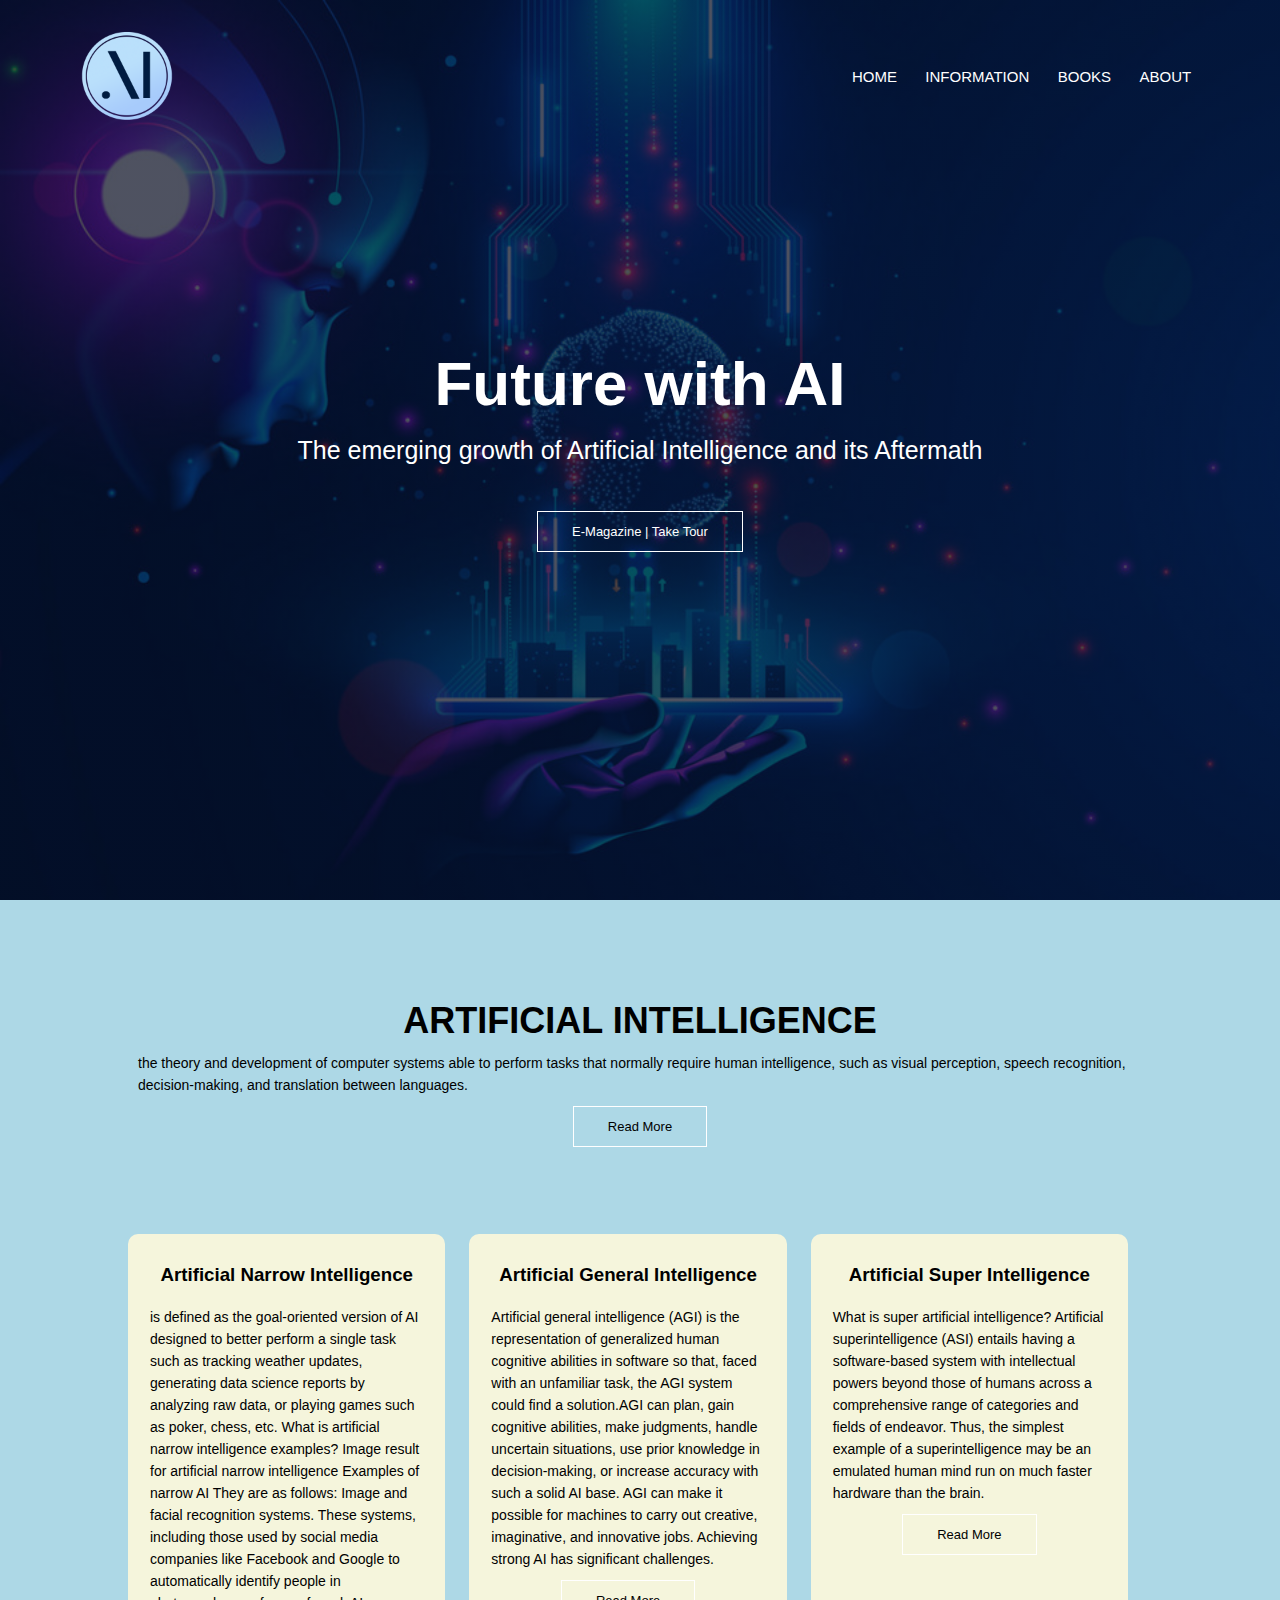
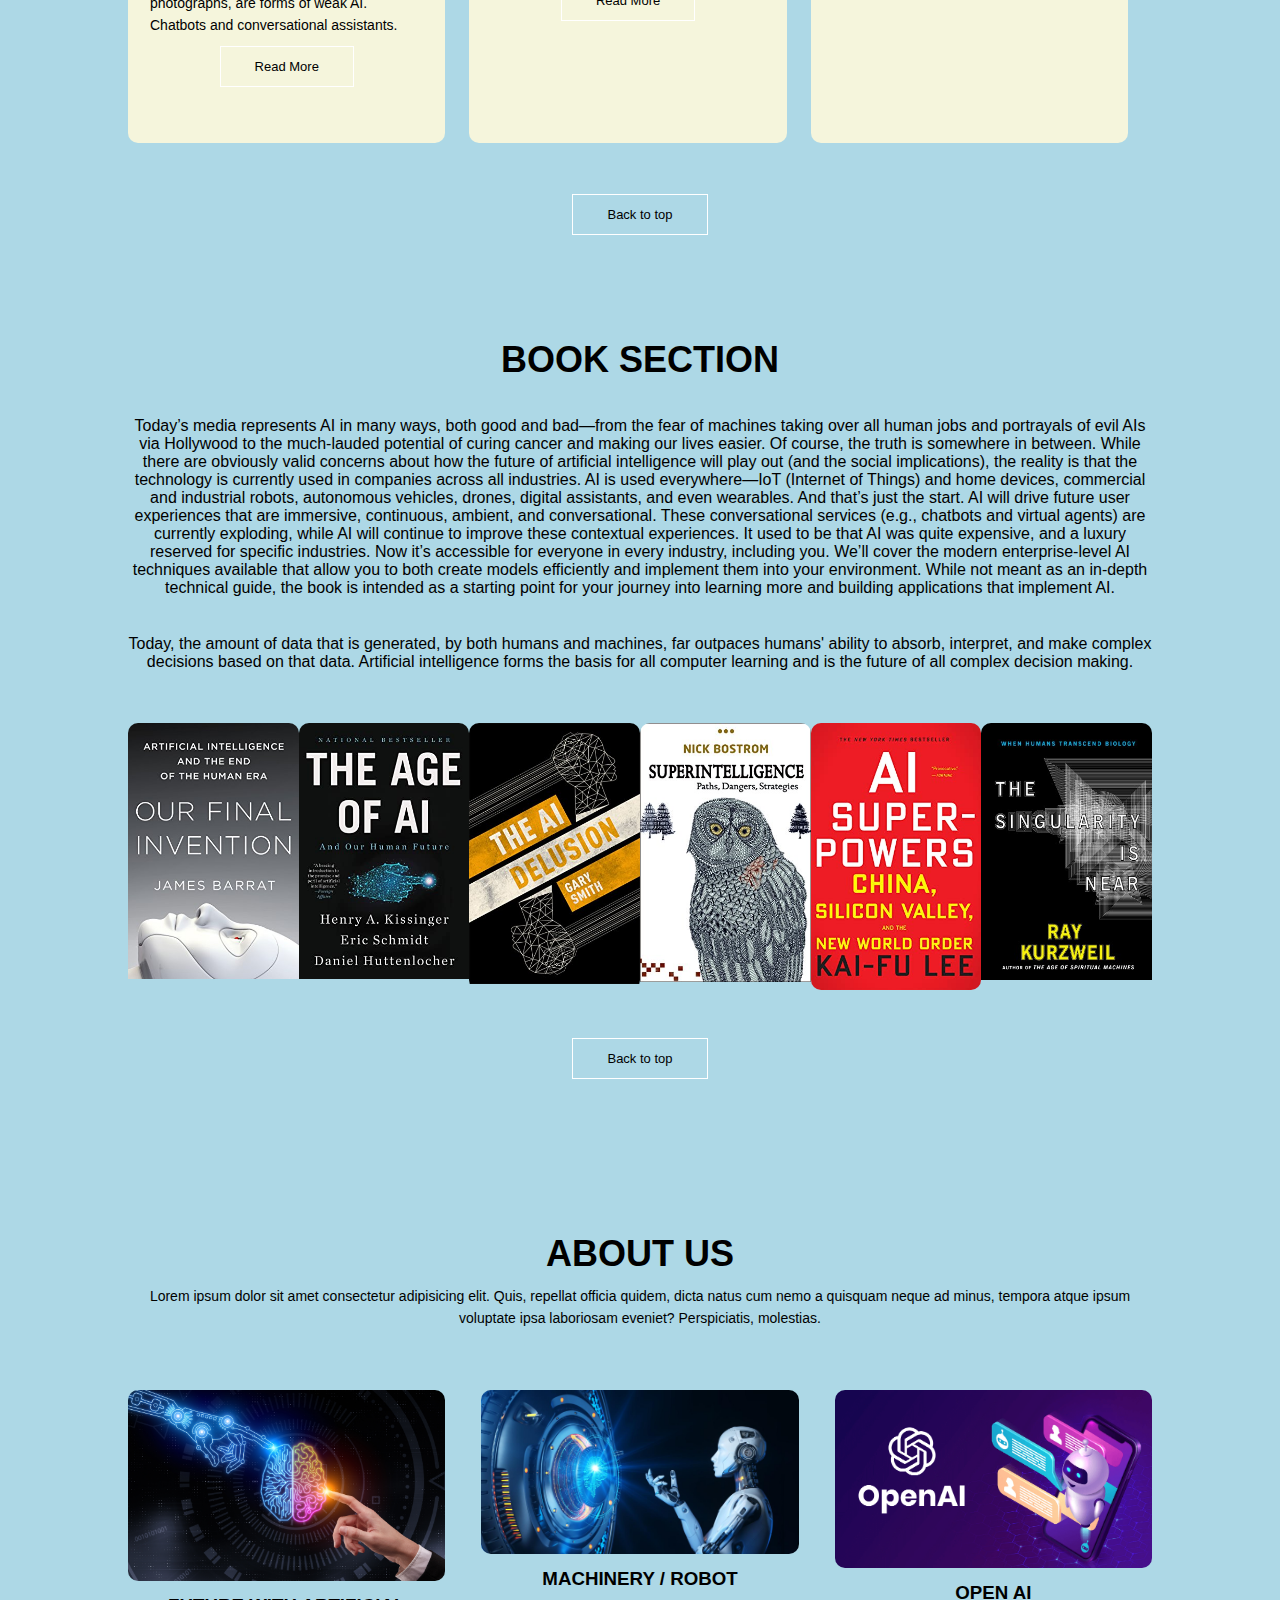
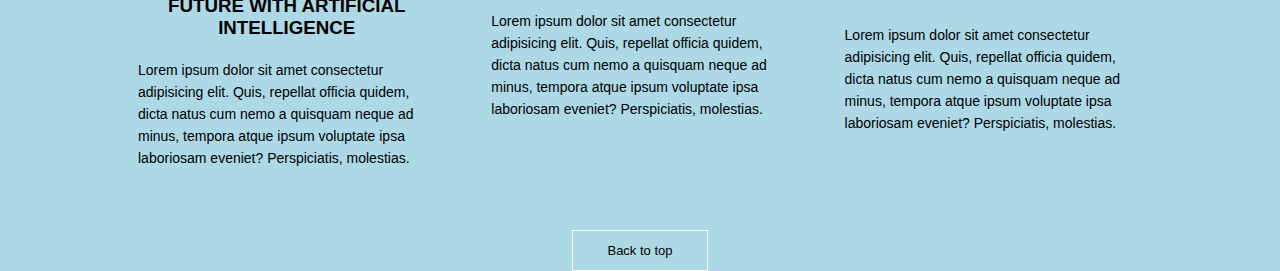
==== Index.html @ 926bf1e5 "modified" ====
<!DOCTYPE html>
<html lang="en">
<head>
    <meta charset="UTF-8">
    <meta http-equiv="X-UA-Compatible" content="IE=edge">
    <meta name="viewport" content="width=device-width, initial-scale=1.0">
    <link href="https://cdn.jsdelivr.net/npm/bootstrap@5.3.0-alpha1/dist/css/bootstrap.min.css" rel="stylesheet" integrity="sha384-GLhlTQ8iRABdZLl6O3oVMWSktQOp6b7In1Zl3/Jr59b6EGGoI1aFkw7cmDA6j6gD" crossorigin="anonymous">
    <link rel="stylesheet" href="https://cdn.jsdelivr.net/npm/bootstrap-icons@1.10.3/font/bootstrap-icons.css">
    <title>Future with AI</title>
    <link rel="stylesheet" href="style.css">
</head>
<body>

    <section class="header">
        <nav>
            <a href="index.html"><img src="images/logo.png" height="100px" width="100px"></a>
            <div class="nav-links" id="navLinks">
                <!-- CLOSE ICON -->
                <i class="bi bi-x-circle-fill" style="color: white;" onclick="hideMenu()"></i>  
                <ul>
                    <li><a href="Index.html">HOME</a></li>
                    <li><a href="#information">INFORMATION</a></li>
                    <li><a href="#Book">BOOKS</a></li>
                    <li><a href="#about">ABOUT</a></li>
                    <!-- <li><a href="#contact">CONTACT</a></li> -->
                </ul>
            </div>
            <!-- MENU ICON -->
            <i class="bi bi-list" style="color: white;" onclick="showMenu()"></i>
        </nav>
        
        <div class="text-box">
            <h1>Future with AI</h1>
            <p>The emerging growth of Artificial Intelligence and its Aftermath</p>
            <a href="#information" class="open-btn">E-Magazine | Take Tour</a>

        </div>
    </section>


<div style="background-color: lightblue;">


    <!-- INFORMATION-->
    <section class="information" id="information">
      <h1 class="t"> <b> ARTIFICIAL INTELLIGENCE</b></h1>
      <p>the theory and development of computer systems able to perform 
        tasks that normally require human intelligence, such as visual
        perception, speech recognition, decision-making, and translation
        between languages.</p>
       <center><a href="https://www.ibm.com/topics/artificial-intelligence" target="_blank" class="open-btn" style="color: black;">Read More</a></center><br><br> 
      
        <div class="row">

        <!-- NARROW -->
          <div class="information-col">
            <b><h3>Artificial Narrow Intelligence</h3></b>
            <p> is defined as the goal-oriented version of AI designed to better 
              perform a single task such as tracking weather updates, generating 
              data science reports by analyzing raw data, or playing games such as
               poker, chess, etc. What is artificial narrow intelligence examples?
               Image result for artificial narrow intelligence
               Examples of narrow AI They are as follows: Image and facial recognition systems. 
               These systems, including those used by social media companies
                like Facebook and Google to automatically identify people in 
                photographs, are forms of weak AI. Chatbots and conversational 
                assistants.</p>
                <center><a href="https://www.engati.com/glossary/artificial-narrow-intelligence" target="_blank" class="open-btn" style="color: black;">Read More</a></center><br><br> 
          </div>

          <!-- GENERAL -->
          <div class="information-col">
           <b> <h3>Artificial General Intelligence</h3></b>
            <p> Artificial general intelligence (AGI) is the representation of
               generalized human cognitive abilities in software so that,
                faced with an unfamiliar task, the AGI system could find a 
                solution.AGI can plan, gain cognitive abilities, make judgments, 
              handle uncertain 
              situations, use prior knowledge in decision-making, or increase accuracy 
              with such a solid AI base. AGI can make it possible for machines to carry 
              out creative, imaginative, and innovative jobs. Achieving strong AI has 
              significant challenges.</p>
              <center><a href="https://www.techtarget.com/searchenterpriseai/definition/artificial-general-intelligence-AGI" target="_blank" class="open-btn" style="color: black;">Read More</a></center><br><br>
          </div>

          <!-- SUPER -->
          <div class="information-col">
            <b><h3>Artificial Super Intelligence</h3></b>
            <p> What is super artificial intelligence?
              Artificial superintelligence (ASI) entails having a software-based
               system with intellectual powers beyond those of humans across a 
               comprehensive range of categories and fields of endeavor. Thus, the
                simplest example of a superintelligence may be an emulated human
                 mind run on much faster hardware than the brain.</p>
                 <center><a href="https://www.spiceworks.com/tech/artificial-intelligence/articles/super-artificial-intelligence/" target="_blank" class="open-btn" style="color: black;">Read More</a></center>
                </div><br><br>
          
          
        </div>
        <center><a href="Index.html" class="open-btn" style="color: black;">Back to top</a></center>
    </section><br><br><br>

    







<!-- BOOK-->

<section class="book" id="Book">
    <h1> <b> BOOK SECTION </b></h1><br><br>
     Today’s media represents AI in many ways, both good and bad—from the fear of machines taking over all human jobs and portrayals of evil AIs via Hollywood to the much-lauded potential of curing cancer and making our lives easier. Of course, the truth is somewhere in between.
     While there are obviously valid concerns about how the future of artificial intelligence will play out (and the social implications), the reality is that the technology is currently used in companies across all industries.
      AI is used everywhere—IoT (Internet of Things) and home devices, commercial and industrial robots, autonomous vehicles, drones, digital assistants, and even wearables. And that’s just the start. AI will drive future user experiences that are immersive, continuous, ambient, and conversational. These conversational services (e.g., chatbots and virtual agents) are currently exploding, while AI will continue to improve these contextual experiences.
      It used to be that AI was quite expensive, and a luxury reserved for specific industries. Now it’s accessible for everyone in every industry, including you. We’ll cover the modern enterprise-level AI techniques available that allow you to both create models efficiently and implement them into your environment. While not meant as an in-depth technical guide, the book is intended as a starting point for your journey into learning more and building applications that implement AI.</p>
    <br>Today, the amount of data that is generated, by both humans and machines, far outpaces humans' ability to absorb, interpret, and make complex decisions based on that data. Artificial intelligence forms the basis for all computer learning and is the future of all complex decision making.


    <div class="row">
      <div class="book-col">
        <img src="images/book1.jpg">
        <div class="layer">
          <h3>
           <a href="https://read.amazon.com/kp/embed?linkCode=kpe&ref_=cm_sw_r_kb_dp_SDW0KRKQ3ZQT8MVTHH9T&asin=B00CQYAWRY&tag=kpembed-20&amazonDeviceType=A2CLFWBIMVSE9N&from=Bookcard&preview=newtab&reshareId=AYG1D2WVWPJ7MHR1RCTN&reshareChannel=system"
           target="_blank">Click to read</a> </h3>
        </div>
      </div>


      <div class="book-col">
        <img src="images/book2.jpg">
        <div class="layer">
          <h3>
            <a href="https://read.amazon.com/kp/embed?linkCode=kpe&ref_=cm_sw_r_kb_dp_YV1GD3FNSCR829FZ7J9G&asin=B09985PX3K&tag=kpembed-20&amazonDeviceType=A2CLFWBIMVSE9N&from=Bookcard&preview=newtab&reshareId=C81NQNDPZ1V4HE6Y4XYF&reshareChannel=system"
            target="_blank">Click to read</a> </h3>
        </div>
      </div>


      <div class="book-col">
        <img src="images/book3.jpg">
        <div class="layer">
          <h3>
            <a href="https://read.amazon.com/kp/embed?linkCode=kpe&ref_=cm_sw_r_kb_dp_P666S4KQMR6FMJEE6BJ0&asin=B07DPPM9C5&tag=kpembed-20&amazonDeviceType=A2CLFWBIMVSE9N&from=Bookcard&preview=newtab&reshareId=TCMSWH0RBY5MA68XSG0A&reshareChannel=system"
            target="_blank">Click to read</a> </h3>
        </div>
      </div>




      <div class="book-col">
        <img src="images/book4.jpg">
        <div class="layer"><h3>
          <a href="https://read.amazon.com/kp/embed?linkCode=kpe&ref_=cm_sw_r_kb_dp_3TMH5XTA391FQMNZXXZW&asin=B00LOOCGB2&tag=kpembed-20&amazonDeviceType=A2CLFWBIMVSE9N&from=Bookcard&preview=newtab&reshareId=HD0XR6XSXDWWFAFXCJNA&reshareChannel=system"
          target="_blank">Click to read</a> </h3>
        </div>
      </div>


      <div class="book-col">
        <img src="images/book5.jpg">
        <div class="layer">
          <h3>
            <a href="https://read.amazon.com/kp/embed?linkCode=kpe&ref_=cm_sw_r_kb_dp_6NTX4C32SER41ZPPP4KB&asin=B0795DNWCF&tag=kpembed-20&amazonDeviceType=A2CLFWBIMVSE9N&from=Bookcard&preview=newtab&reshareId=5ZJ4PH63DPST3DAZ9QRV&reshareChannel=system"
            target="_blank">Click to read</a> </h3>
        </div>
      </div>


      <div class="book-col">
        <img src="images/book6.jpg">
        <div class="layer">
          <h3>
            <a href="https://read.amazon.com/kp/embed?linkCode=kpe&ref_=cm_sw_r_kb_dp_J9ZD7JMGDVYTBYNG72RD&asin=B07H2M361D&tag=kpembed-20&amazonDeviceType=A2CLFWBIMVSE9N&from=Bookcard&preview=newtab&reshareId=829SD69AG25QQWD8RNM8&reshareChannel=system"
            target="_blank">Click to read</a> </h3>
        </div>
      </div>
    </div>


    <br><center><a href="Index.html" class="open-btn" style="color: black;">Back to top</a></center>
</section><br><br><br>



<!-- ABOUT -->
<div class="about" id="about">
    <h1> <b> ABOUT US </b></h1>
    <p>Lorem ipsum dolor sit amet consectetur adipisicing elit. Quis,
       repellat officia quidem, dicta natus cum nemo a quisquam neque 
       ad minus, tempora atque ipsum voluptate ipsa laboriosam 
       eveniet? Perspiciatis, molestias.</p>
    
       <div class="row">

        <div class="about-col">
          <img src="images/tech.png">
          <h3>FUTURE WITH ARTIFICIAL INTELLIGENCE</h3>
          <p>Lorem ipsum dolor sit amet consectetur adipisicing elit. Quis,
            repellat officia quidem, dicta natus cum nemo a quisquam neque 
            ad minus, tempora atque ipsum voluptate ipsa laboriosam 
            eveniet? Perspiciatis, molestias.</p>
        </div>

        <div class="about-col">
          <img src="images/aa.jpg">
          <h3>MACHINERY / ROBOT</h3>
          <p>Lorem ipsum dolor sit amet consectetur adipisicing elit. Quis,
            repellat officia quidem, dicta natus cum nemo a quisquam neque 
            ad minus, tempora atque ipsum voluptate ipsa laboriosam 
            eveniet? Perspiciatis, molestias.</p>
        </div>

        <div class="about-col">
          <img src="images/open.png">
          <h3>OPEN AI</h3>
          <p>Lorem ipsum dolor sit amet consectetur adipisicing elit. Quis,
            repellat officia quidem, dicta natus cum nemo a quisquam neque 
            ad minus, tempora atque ipsum voluptate ipsa laboriosam 
            eveniet? Perspiciatis, molestias.</p>
        </div>

       </div>

       <center><a href="Index.html" class="open-btn" style="color: black;">Back to top</a></center>
</div>



<!-- bgcolor -->
</div> 
    











<!-- JAVASCRIPT FOR MENU -->
    <script> 
        navLinks = document.getElementById("navLinks");

        function showMenu(){
            navLinks.style.right = "0";
        }

        function hideMenu(){
            navLinks.style.right = "-200px";
        }
    </script>



    <script src="https://cdn.jsdelivr.net/npm/bootstrap@5.3.0-alpha1/dist/js/bootstrap.bundle.min.js" integrity="sha384-w76AqPfDkMBDXo30jS1Sgez6pr3x5MlQ1ZAGC+nuZB+EYdgRZgiwxhTBTkF7CXvN" crossorigin="anonymous"></script>
</body>
</html>
---- style.css ----
*{
    margin: 0;
    padding: 0;
    font-family: Arial, Helvetica, sans-serif;
}

.header{
    min-height: 100vh;
    width: 100%;
    background-image: linear-gradient(rgba(4,9,30,0.7),rgba(4,9,30,0.7)),url(images/background.jpg);
    background-position: center;
    background-size: cover;
    position: relative;
}

nav{
    display: flex;
    padding: 2% 6%;
    justify-content: space-between;
    align-items: center;
}


.nav-links{
    
    flex: 1;
    text-align: right;
}

.nav-links ul li{
  
    list-style: none;
    display: inline-block;
    padding: 8px 12px;
    position: relative;
}

.nav-links ul li a{
    color: #fff;
    text-decoration: none;
    font-size: 15px;
}

.nav-links ul li::after{
    content: '';
    width: 0%;
    height: 2px;
    background: #6c124c;
    display: block;
    margin: auto;
}

.nav-links ul li:hover::after{
    width: 100%;
}

.text-box{
    width: 90%;
    color: #fff;
    position: absolute;
    top: 50%;
    left: 50%;
    transform: translate(-50%,-50%);
    text-align: center; 
}

.text-box h1{
    font-size: 62px;
}

.text-box p{
    font-size: 25px;
    margin: 10px 0 40px;
    color: #fff;
}

.open-btn{
    display: inline-block;
    text-decoration: none;
    color: #fff;
    border: 1px solid #fff;
    padding: 12px 34px;
    font-size: 13px;
    background: transparent;
    position: relative;
    cursor: pointer;
}

.open-btn:hover{
    border: 1px solid #6c124c; 
    background-color: #6c124c;
    transition: 1s;
}

nav .bi{
    display: none;
}

/* MOBILE SCREEN */
@media (max-width: 600px){
    .text-box h1{
        font-size: 40px;
    }

    .text-box p{
        font-size: 22px;
    }

    .nav-links ul li{
        display: block;
    }

    .nav-links{
        background-color: darkslategray;
        position: absolute;
        height: 100vh;
        width: 200px;
        top: 0;
        right: -200px;
        text-align: left;
        z-index: 2;
        transition: 1s; /*tung sa TOGGLE*/
    }

    nav .bi{
        display: block; /*VISIBLLE*/
        color: #fff;
        margin: 10px;
        font-size: 22px;
        cursor: pointer;
    }
    
    .nav-links ul{
        padding: 20px;
    }

} 



/* INFORMATION */

.t{
    text-align: center;

}

.information{
    width: 80%;
    margin: auto;
    padding-top: 100px;
}

h1{
    font-size: 36px;
    font-weight: 600;
}

p{
    color: #000000;
    font-size: 14px;
    font-weight: 300;
    line-height: 22px;
    padding: 10px;
}

.row{
    margin-top: 5%;
    display: flex;
    justify-content: space-between;
}

.information-col{
    flex-basis: 31%;
    background-color: beige;
    border-radius: 10px;
    margin-bottom: 5%;
    padding: 20px 12px;
    box-sizing: border-box;
    transition: 0.5s;
}

h3{
    text-align: center;
    font-weight: 600;
    margin: 10px 0;
}

.information-col:hover{
    box-shadow: 0 0 20px 0 rgba(0,0,0,0.2);
}


/* media screen */

@media(max-width: 600px){
    .row{
        flex-direction: column;
    }
}


/* BOOK */
.book{
    top: 50px;
    width: 80%;
    margin: auto;
    text-align: center;
    padding-top: 50px;
}

.book-col{
    flex-basis: 32%;
    border-radius: 10px;
    margin-bottom: 30px;
    position: relative;
    overflow: hidden;;
}

.book-col img{
    width: 100%;
    display: block;
}

.layer{
    background: transparent;
    height: 100%;
    width: 100%;
    position: absolute;
    top: 0;
    left: 0;
    transition: 0.5s;
}

.layer:hover{
    background: #6c124c;
}

.layer h3{
    width: 100%;
    font-weight: 100;
    color: #fff;
    font-size: 20px;
    bottom: 0;
    left: 2%;
    transform: translateY(-50%);
    position: absolute;
    opacity: 0;
    transition: 0.5s;
}

.layer:hover h3{
    bottom: 49%;
    opacity: 1;
}



/* ABOUT */

.about{
    width: 80%;
    margin: auto;
    text-align: center;
    padding-top: 100px;
}

.about-col{
    flex-basis: 31%;
    border-radius: 10px;
    margin-bottom: 5%;
    text-align: left;
}

.about-col img{
    width: 100%;
    border-radius: 10px;
}
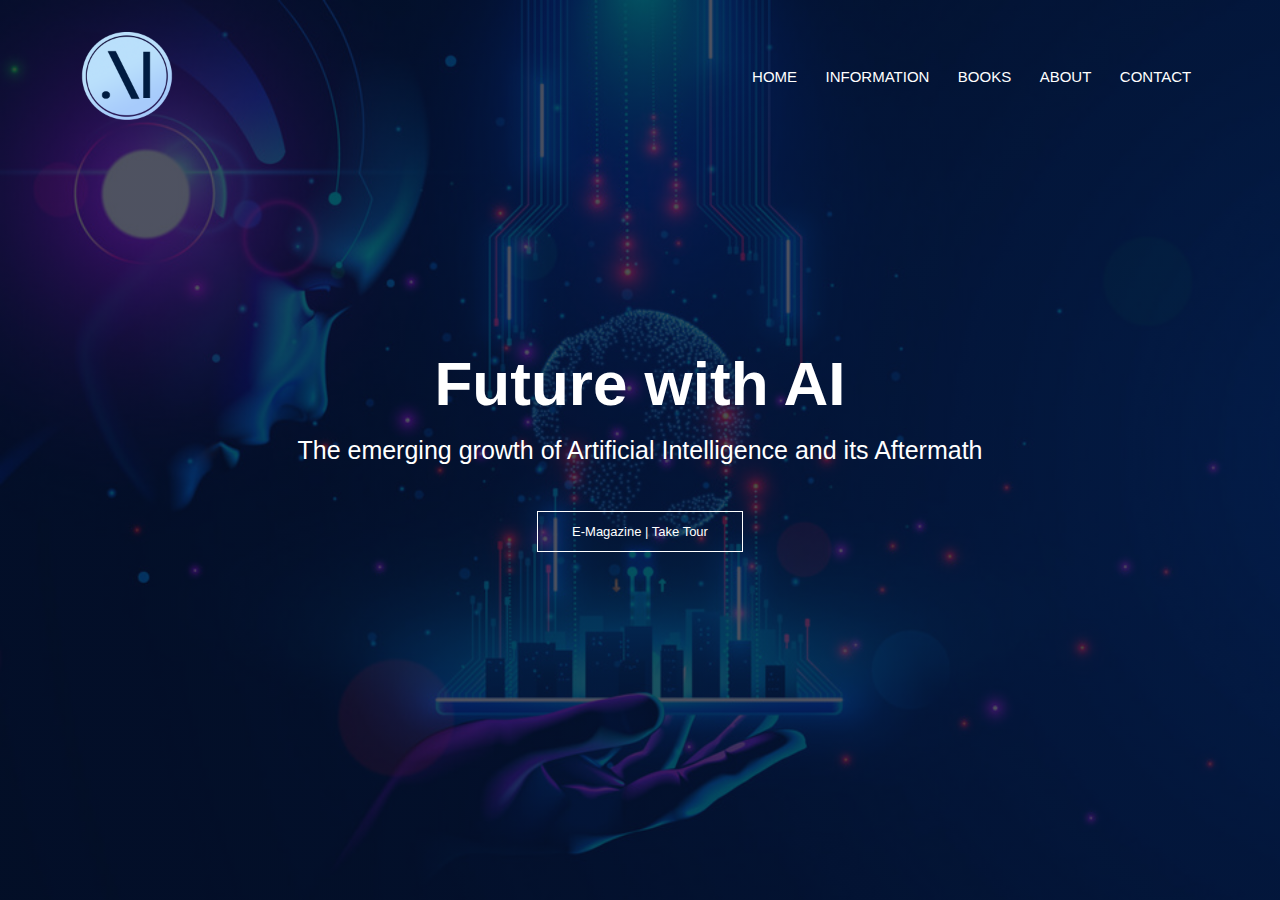
==== commit b4a64113: "edited" ====
--- a/Index.html
+++ b/Index.html
@@ -19,10 +19,10 @@
                 <i class="bi bi-x-circle-fill" style="color: white;" onclick="hideMenu()"></i>  
                 <ul>
                     <li><a href="Index.html">HOME</a></li>
-                    <li><a href="#information">INFORMATION</a></li>
-                    <li><a href="#Book">BOOKS</a></li>
-                    <li><a href="#about">ABOUT</a></li>
-                    <!-- <li><a href="#contact">CONTACT</a></li> -->
+                    <li><a href="information.html">INFORMATION</a></li>
+                    <li><a href="book.html">BOOKS</a></li>
+                    <li><a href="about.html">ABOUT</a></li>
+                    <li><a href="feedback.html">CONTACT</a></li>
                 </ul>
             </div>
             <!-- MENU ICON -->
@@ -32,17 +32,17 @@
         <div class="text-box">
             <h1>Future with AI</h1>
             <p>The emerging growth of Artificial Intelligence and its Aftermath</p>
-            <a href="#information" class="open-btn">E-Magazine | Take Tour</a>
+            <a href="information.html" class="open-btn">E-Magazine | Take Tour</a>
 
         </div>
     </section>
 
 
-<div style="background-color: lightblue;">
+<!-- <div style="background-color: lightblue;"> -->
 
 
     <!-- INFORMATION-->
-    <section class="information" id="information">
+    <!-- <section class="information" id="information">
       <h1 class="t"> <b> ARTIFICIAL INTELLIGENCE</b></h1>
       <p>the theory and development of computer systems able to perform 
         tasks that normally require human intelligence, such as visual
@@ -50,10 +50,10 @@
         between languages.</p>
        <center><a href="https://www.ibm.com/topics/artificial-intelligence" target="_blank" class="open-btn" style="color: black;">Read More</a></center><br><br> 
       
-        <div class="row">
+        <div class="row"> -->
 
         <!-- NARROW -->
-          <div class="information-col">
+          <!-- <div class="information-col">
             <b><h3>Artificial Narrow Intelligence</h3></b>
             <p> is defined as the goal-oriented version of AI designed to better 
               perform a single task such as tracking weather updates, generating 
@@ -66,10 +66,10 @@
                 photographs, are forms of weak AI. Chatbots and conversational 
                 assistants.</p>
                 <center><a href="https://www.engati.com/glossary/artificial-narrow-intelligence" target="_blank" class="open-btn" style="color: black;">Read More</a></center><br><br> 
-          </div>
+          </div> -->
 
           <!-- GENERAL -->
-          <div class="information-col">
+          <!-- <div class="information-col">
            <b> <h3>Artificial General Intelligence</h3></b>
             <p> Artificial general intelligence (AGI) is the representation of
                generalized human cognitive abilities in software so that,
@@ -81,10 +81,10 @@
               out creative, imaginative, and innovative jobs. Achieving strong AI has 
               significant challenges.</p>
               <center><a href="https://www.techtarget.com/searchenterpriseai/definition/artificial-general-intelligence-AGI" target="_blank" class="open-btn" style="color: black;">Read More</a></center><br><br>
-          </div>
+          </div> -->
 
           <!-- SUPER -->
-          <div class="information-col">
+          <!-- <div class="information-col">
             <b><h3>Artificial Super Intelligence</h3></b>
             <p> What is super artificial intelligence?
               Artificial superintelligence (ASI) entails having a software-based
@@ -96,9 +96,9 @@
                 </div><br><br>
           
           
-        </div>
-        <center><a href="Index.html" class="open-btn" style="color: black;">Back to top</a></center>
-    </section><br><br><br>
+        </div> -->
+        <!-- <center><a href="Index.html" class="open-btn" style="color: black;">Back to top</a></center>
+    </section><br><br><br> -->
 
     
 
@@ -110,7 +110,7 @@
 
 <!-- BOOK-->
 
-<section class="book" id="Book">
+<!-- <section class="book" id="Book">
     <h1> <b> BOOK SECTION </b></h1><br><br>
      Today’s media represents AI in many ways, both good and bad—from the fear of machines taking over all human jobs and portrayals of evil AIs via Hollywood to the much-lauded potential of curing cancer and making our lives easier. Of course, the truth is somewhere in between.
      While there are obviously valid concerns about how the future of artificial intelligence will play out (and the social implications), the reality is that the technology is currently used in companies across all industries.
@@ -183,12 +183,12 @@
 
 
     <br><center><a href="Index.html" class="open-btn" style="color: black;">Back to top</a></center>
-</section><br><br><br>
+</section><br><br><br>  -->
 
 
 
 <!-- ABOUT -->
-<div class="about" id="about">
+<!-- <div class="about" id="about">
     <h1> <b> ABOUT US </b></h1>
     <p>Lorem ipsum dolor sit amet consectetur adipisicing elit. Quis,
        repellat officia quidem, dicta natus cum nemo a quisquam neque 
@@ -227,13 +227,69 @@
        </div>
 
        <center><a href="Index.html" class="open-btn" style="color: black;">Back to top</a></center>
+</div> -->
+
+
+
+<!-- COMMENTS -->
+<!-- <div class="comment">
+  <h1>FEEDBACKS</h1>
+  <p>What are your opinion regarding the Artificial Intelligence</p>
+ 
+ <div class="row">
+  <div class="comment-col">
+      <img src="images/user.png">
+      <div>
+        <p>Lorem ipsum dolor sit amet consectetur adipisicing elit. Aliquid, 
+          beatae facere. Cum commodi eaque ipsum. Ipsum exercitationem omnis
+           nemo similique enim nam? Delectus, rem minus quis voluptatum officiis 
+           nostrum impedit.</p>
+          <h3>Sofiya Hadasa</h3>
+      </div>
+  </div>
+
+  <div class="comment-col">
+    <img src="images/user.png">
+    <div>
+      <p>Lorem ipsum dolor sit amet consectetur adipisicing elit. Aliquid, 
+        beatae facere. Cum commodi eaque ipsum. Ipsum exercitationem omnis
+         nemo similique enim nam? Delectus, rem minus quis voluptatum officiis 
+         nostrum impedit.</p>
+        <h3>Tristan Montemayor</h3>
+    </div>
 </div>
-
-
-
-<!-- bgcolor -->
-</div> 
-    
+</div>
+</div>
+
+
+
+<section class="feedback">
+    <h1>Let us know what are your thoughts.</h1>
+    <a href="" class="open-btn">CONTACT US</a>
+</section>
+ -->
+
+
+<!-- FOOTER -->
+  <!-- <section class="footer">
+    <h4>About Us</h4>
+    <p>Lorem ipsum dolor sit amet consectetur adipisicing elit. Aliquid, 
+      beatae facere. Cum commodi eaque ipsum. <br> Ipsum exercitationem omnis
+       nemo similique enim nam? Delectus, rem minus quis voluptatum officiis 
+       nostrum impedit.</p>
+
+       <div class="icon">
+        <i class="bi bi-facebook"></i>
+        <i class="bi bi-twitter"></i>
+        <i class="bi bi-instagram"></i>
+        <i class="bi bi-tiktok"></i>
+       </div>
+       <p>Mariyah Ysabelle, 2023</p>
+  </section>
+ -->
+
+
+
 
 
 
--- a/style.css
+++ b/style.css
@@ -275,4 +275,116 @@
 .about-col img{
     width: 100%;
     border-radius: 10px;
+}
+
+.about-col p{
+    padding: 0;
+    text-align: left;
+}
+
+.about-col h3{
+    margin-top: 16px;
+    margin-bottom: 15px;
+    font-size: 20px;
+    text-align: center;
+}
+
+
+
+/* COMMENTS */
+.comment{
+    width: 80%;
+    margin: auto;
+    padding-top: 100px;
+    text-align: center;
+}
+
+.comment-col{
+    flex-basis: 44%;
+    border-radius: 10px;
+    margin-bottom: 5%;
+    text-align: left;
+    background:white;
+    padding: 25px;
+    cursor: pointer;
+    display: flex;
+}
+
+.comment img{
+    height: 40px;
+    margin-left: 5px;
+    margin-right: 30px;
+    padding: 5px;
+}
+
+.comment-col{
+    padding: 0;
+}
+
+.comment-col h3{
+    size: 13px;
+    margin-top: 15px;
+    text-align: left;
+}
+
+
+/* MEDIA SCREEN */
+
+@media(max-width: 700px){
+    .comment-col img{
+        margin-left: 0px;
+        margin-right: 15px;
+    }
+}
+
+
+/* SEND FEEDBACK */
+.feedback{
+    margin: 100px auto;
+    width: 80%;
+    background-image: linear-gradient(rgba(0,0,0,0.7),rgba(0,0,0,0.7)),url(images/tech.png);
+    background-position: center;
+    background-size: cover;
+    border-radius: 10px;
+    text-align: center;
+    padding: 100px 0; 
+}
+
+.feedback h1{
+    color: #fff;
+    margin-bottom: 40px;
+    padding: 0;
+}
+
+
+
+
+
+/* MEDIA SCREEN */
+@media(max-width: 700px){
+    feedback h1{
+        font-size: 20px;
+    }
+}
+
+
+/* FOOTER */
+.footer{
+    width: 100%;
+    text-align: center;
+    padding: 30px 0;
+}
+
+.footer h4{
+    margin-bottom: 25px;
+    margin-top: 20px;
+    font-weight: 600;
+}
+
+.icon .bi{
+    color: white;
+    size: 20px;
+    margin: 0 13px;
+    cursor: pointer;
+    padding: 18px;
 }